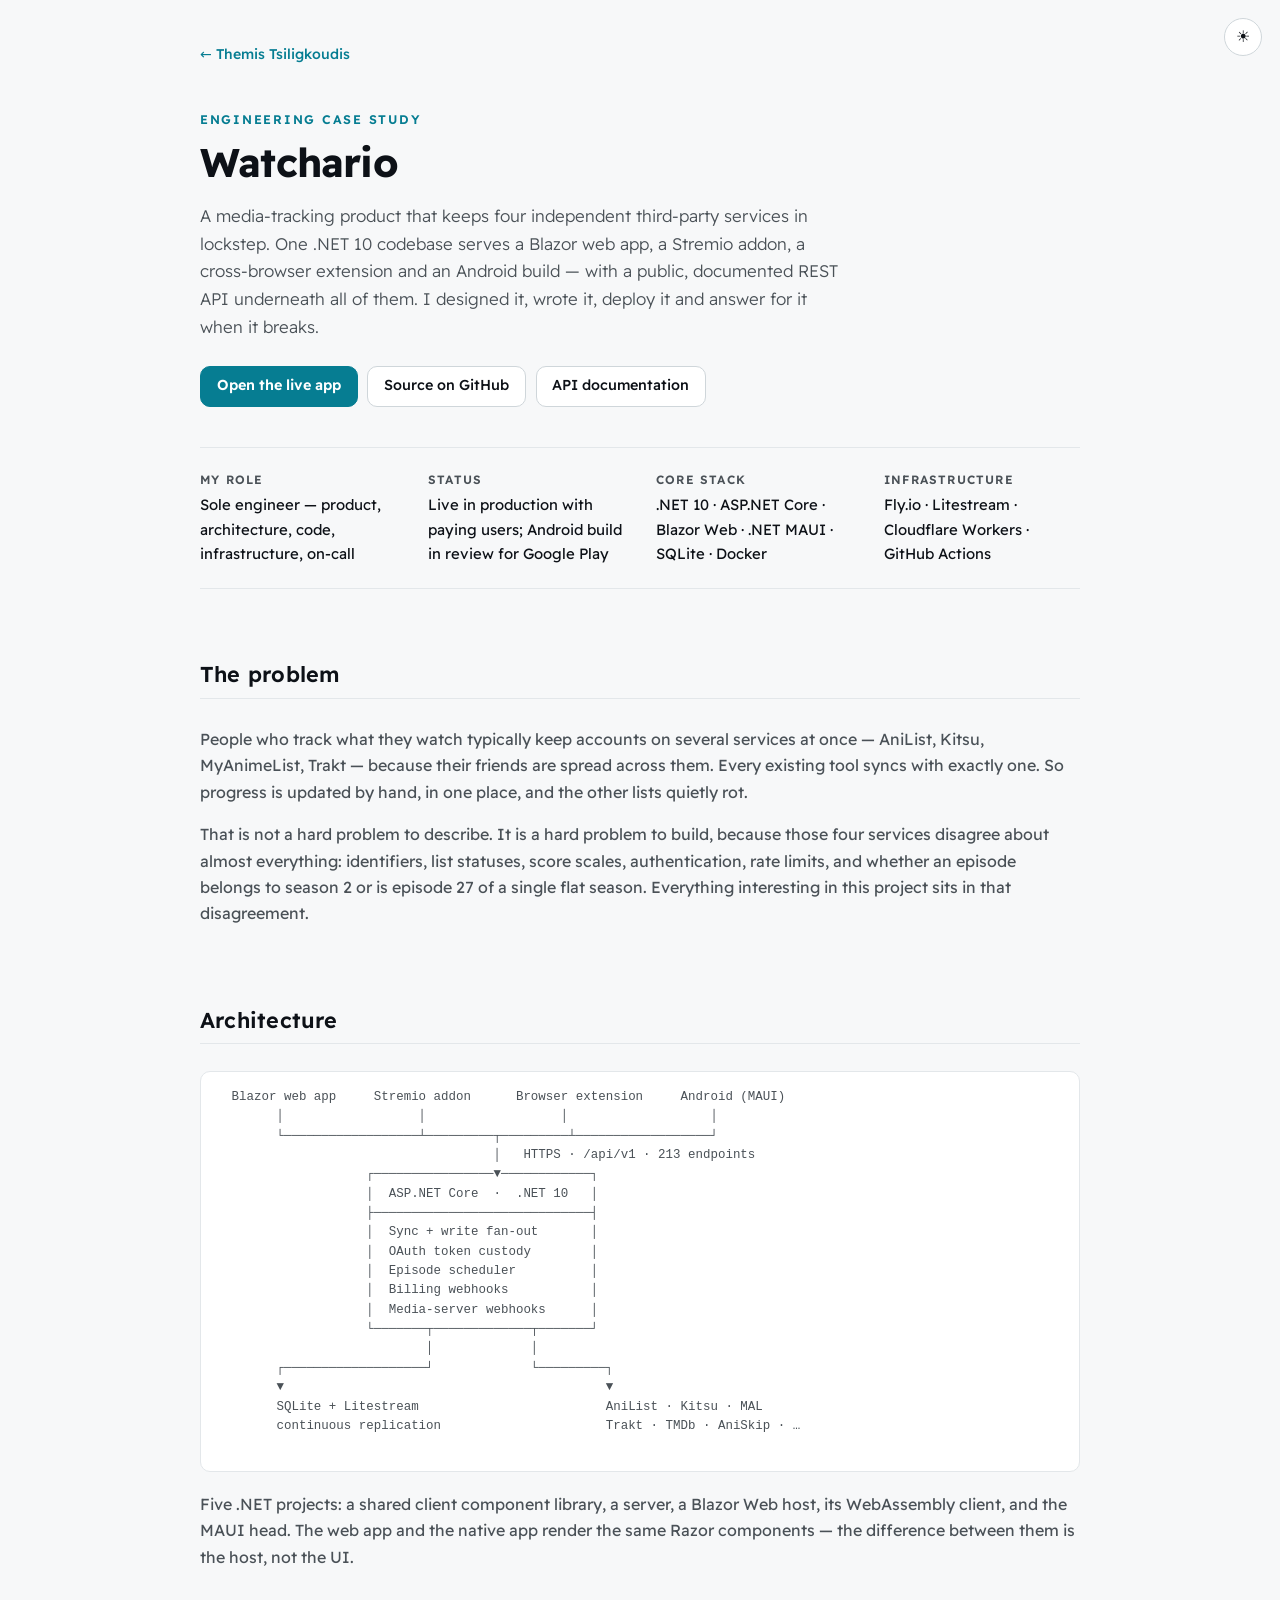
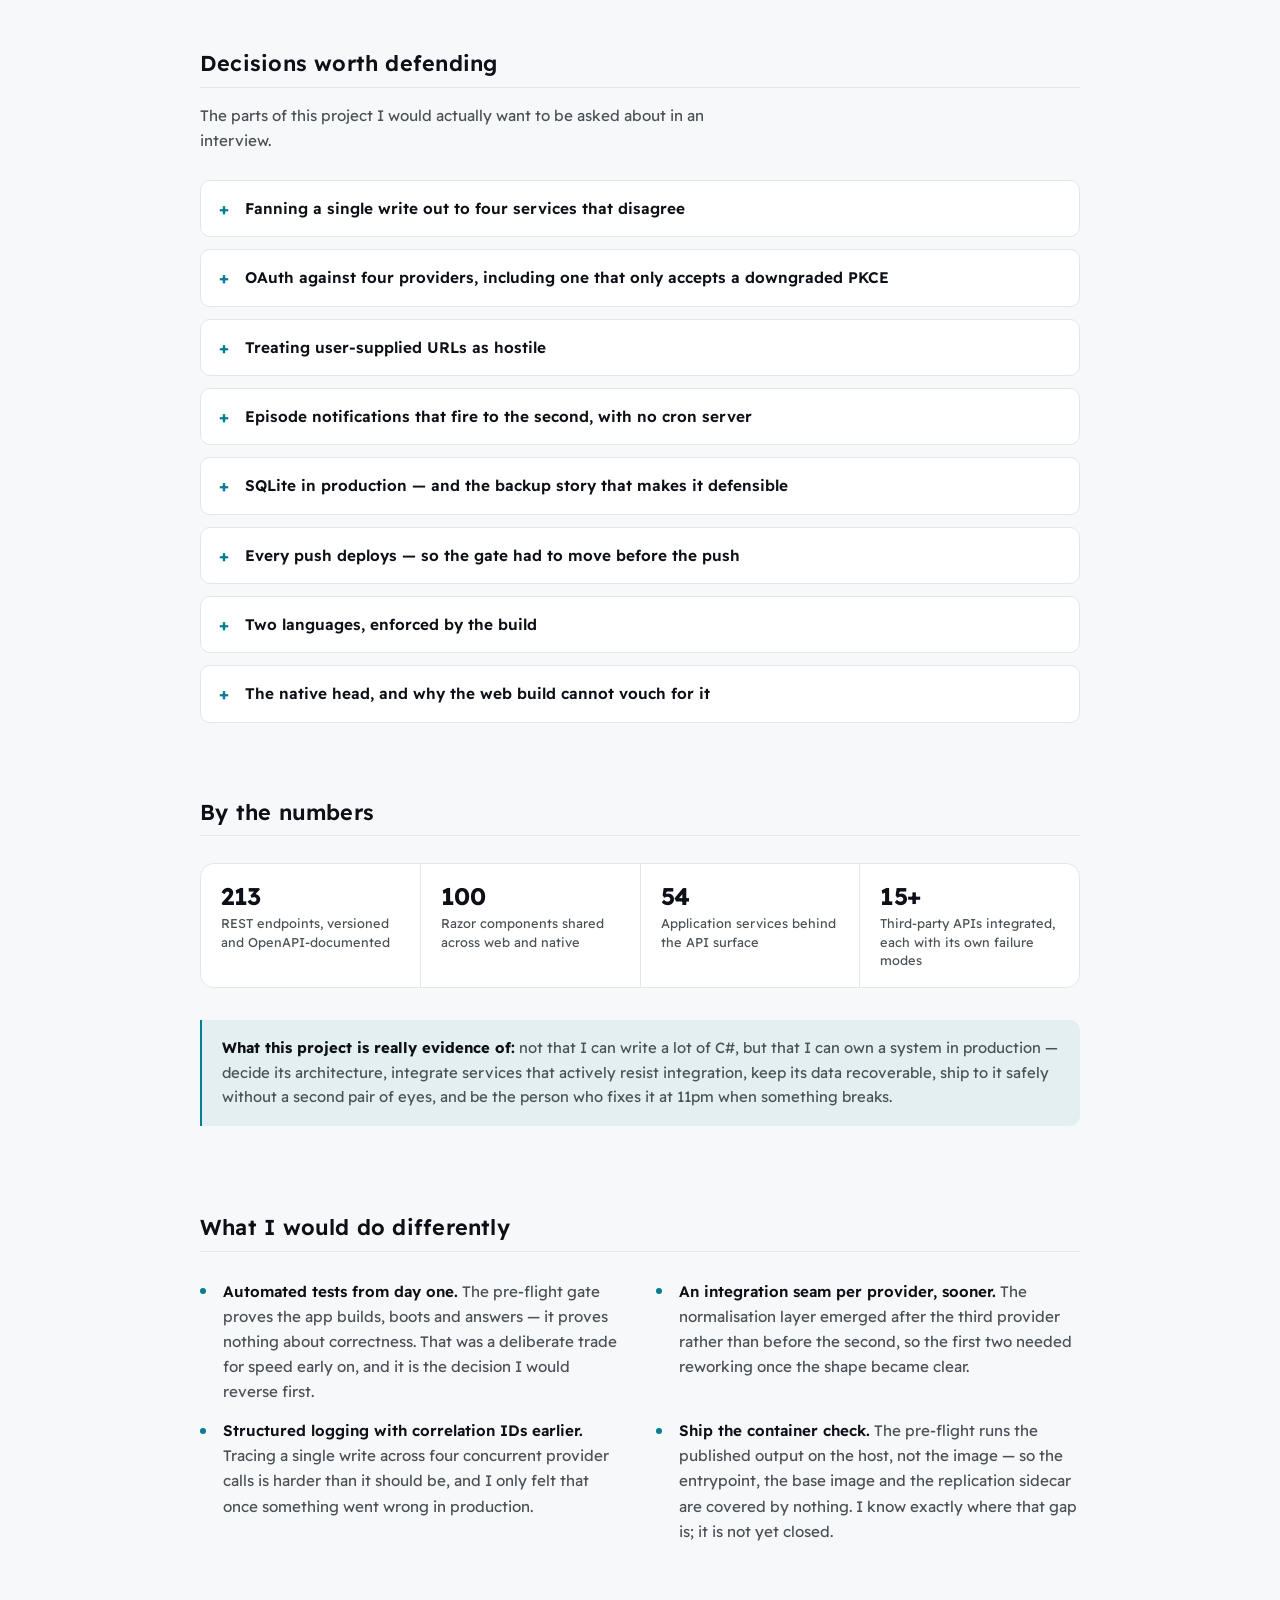
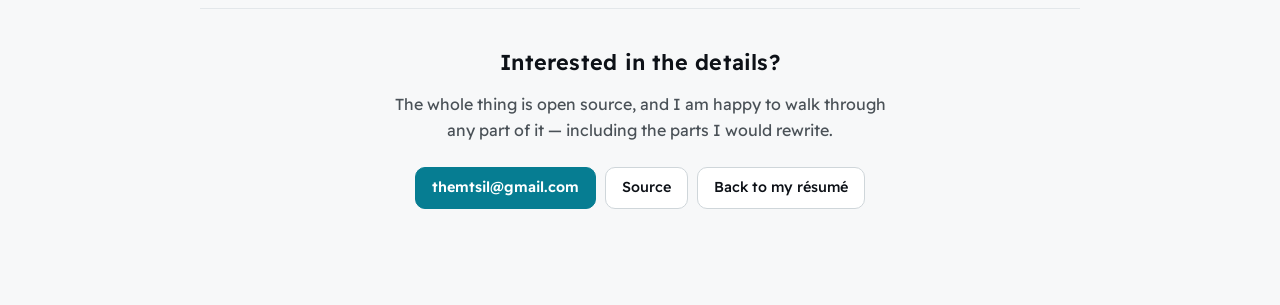
==== watchario.html @ 0f23194d "Reposition the résumé for senior remote roles; add Watchario case study The site read as a competent" ====
<!DOCTYPE html>
<html lang="en">
<head>
    <meta charset="utf-8">
    <meta name="viewport" content="width=device-width, initial-scale=1">

    <title>Watchario — Engineering Case Study · Themis Tsiligkoudis</title>
    <meta name="description" content="How I designed, built and now operate watchario.app single-handedly: one .NET 10 codebase serving a Blazor web app, a Stremio addon, a browser extension and an Android build, with a 213-endpoint public REST API on top of it.">
    <meta name="author" content="Themis Tsiligkoudis">
    <link rel="canonical" href="https://myportofolio.eu/watchario.html">

    <meta property="og:type" content="article">
    <meta property="og:site_name" content="Themis Tsiligkoudis">
    <meta property="og:url" content="https://myportofolio.eu/watchario.html">
    <meta property="og:title" content="Watchario — Engineering Case Study">
    <meta property="og:description" content="One .NET 10 codebase, four client surfaces, a 213-endpoint public API, and one engineer on call. The decisions behind watchario.app.">
    <meta property="og:image" content="https://myportofolio.eu/assets/images/og-image.png">
    <meta name="twitter:card" content="summary_large_image">
    <meta name="twitter:title" content="Watchario — Engineering Case Study">
    <meta name="twitter:description" content="One .NET 10 codebase, four client surfaces, a 213-endpoint public API, and one engineer on call.">
    <meta name="twitter:image" content="https://myportofolio.eu/assets/images/og-image.png">

    <meta name="theme-color" content="#0b0d0e" media="(prefers-color-scheme: dark)">
    <meta name="theme-color" content="#f7f8f9" media="(prefers-color-scheme: light)">

    <link rel="icon" href="./assets/favicon.svg" type="image/svg+xml">

    <link rel="preconnect" href="https://fonts.googleapis.com">
    <link rel="preconnect" href="https://fonts.gstatic.com" crossorigin>
    <link rel="stylesheet" href="https://fonts.googleapis.com/css2?family=Readex+Pro:wght@300;400;500;600;700&display=swap">
    <link rel="stylesheet" href="./styles/main.css">

    <script>
        (function () {
            try {
                var t = localStorage.getItem('portfolio-theme');
                if (t === 'light' || t === 'dark') {
                    document.documentElement.setAttribute('data-theme', t);
                }
            } catch (e) { /* Blocked storage — the OS preference decides. */ }
        })();
    </script>
</head>
<body>
    <a class="skip-link" href="#main">Skip to content</a>

    <button id="theme-toggle" class="theme-toggle no-print" type="button" aria-label="Toggle color theme" aria-pressed="false" title="Toggle theme">
        <span class="theme-toggle__icon" aria-hidden="true">☾</span>
    </button>

    <main id="main">
        <div id="container--main">

            <a class="backlink" href="./index.html">← Themis Tsiligkoudis</a>

            <header class="case-hero">
                <p class="eyebrow">Engineering case study</p>
                <h1>Watchario</h1>
                <p class="case-hero__lead">
                    A media-tracking product that keeps four independent third-party services in lockstep.
                    One .NET 10 codebase serves a Blazor web app, a Stremio addon, a cross-browser extension
                    and an Android build — with a public, documented REST API underneath all of them.
                    I designed it, wrote it, deploy it and answer for it when it breaks.
                </p>

                <ul class="cta-row">
                    <li><a class="btn btn--primary" href="https://watchario.app" target="_blank" rel="noopener">Open the live app</a></li>
                    <li><a class="btn" href="https://github.com/ttsiligkoudis/Watchario" target="_blank" rel="noopener">Source on GitHub</a></li>
                    <li><a class="btn" href="https://watchario.app/api/docs" target="_blank" rel="noopener">API documentation</a></li>
                </ul>
            </header>

            <dl class="meta-grid">
                <div>
                    <dt>My role</dt>
                    <dd>Sole engineer — product, architecture, code, infrastructure, on-call</dd>
                </div>
                <div>
                    <dt>Status</dt>
                    <dd>Live in production with paying users; Android build in review for Google Play</dd>
                </div>
                <div>
                    <dt>Core stack</dt>
                    <dd>.NET 10 · ASP.NET Core · Blazor Web · .NET MAUI · SQLite · Docker</dd>
                </div>
                <div>
                    <dt>Infrastructure</dt>
                    <dd>Fly.io · Litestream · Cloudflare Workers · GitHub Actions</dd>
                </div>
            </dl>

            <section class="section--page">
                <h2>The problem</h2>
                <p>
                    People who track what they watch typically keep accounts on several services at once —
                    AniList, Kitsu, MyAnimeList, Trakt — because their friends are spread across them.
                    Every existing tool syncs with exactly one. So progress is updated by hand, in one place,
                    and the other lists quietly rot.
                </p>
                <p>
                    That is not a hard problem to describe. It is a hard problem to build, because those four
                    services disagree about almost everything: identifiers, list statuses, score scales,
                    authentication, rate limits, and whether an episode belongs to season 2 or is episode 27
                    of a single flat season. Everything interesting in this project sits in that disagreement.
                </p>
            </section>

            <section class="section--page">
                <h2>Architecture</h2>

                <pre class="diagram" role="img" aria-label="Architecture diagram: four client surfaces call one ASP.NET Core service, which fans writes out to four tracker providers and reads metadata from a set of enrichment APIs.">
  Blazor web app     Stremio addon      Browser extension     Android (MAUI)
        │                  │                  │                   │
        └──────────────────┴─────────┬─────────┴──────────────────┘
                                     │   HTTPS · /api/v1 · 213 endpoints
                    ┌────────────────▼────────────┐
                    │  ASP.NET Core  ·  .NET 10   │
                    ├─────────────────────────────┤
                    │  Sync + write fan-out       │
                    │  OAuth token custody        │
                    │  Episode scheduler          │
                    │  Billing webhooks           │
                    │  Media-server webhooks      │
                    └───────┬─────────────┬───────┘
                            │             │
        ┌───────────────────┘             └─────────┐
        ▼                                           ▼
        SQLite + Litestream                         AniList · Kitsu · MAL
        continuous replication                      Trakt · TMDb · AniSkip · …
                </pre>

                <p>
                    Five .NET projects: a shared client component library, a server, a Blazor Web host, its
                    WebAssembly client, and the MAUI head. The web app and the native app render the same
                    Razor components — the difference between them is the host, not the UI.
                </p>
            </section>

            <section class="section--page">
                <h2>Decisions worth defending</h2>
                <p class="section__lead">
                    The parts of this project I would actually want to be asked about in an interview.
                </p>

                <details class="deep-dive">
                    <summary>Fanning a single write out to four services that disagree</summary>
                    <div class="deep-dive__body">
                        <p>
                            When a user finishes an episode, that one event has to land on every account they
                            have linked. The providers do not share a vocabulary: one calls a list state
                            <code>CURRENT</code>, another <code>watching</code>; scores are 0–10 on one service,
                            0–100 on another, and five smiley faces on a third.
                        </p>
                        <p>
                            The write goes to the primary provider first, because that is the one the user sees
                            in their catalogue and the one whose failure must surface immediately. Only then do
                            the secondaries fan out concurrently, each through a normalisation layer that maps
                            the canonical status and score into that provider's model. A secondary failing is
                            logged and retried, not surfaced as an error — the user's own list already updated.
                        </p>
                        <p>
                            The same path is reused by every entry point: the web UI, the Stremio addon, the
                            browser extension, and Plex/Jellyfin/Emby webhooks. There is exactly one place in
                            the codebase where a progress update is written, which is the only reason four
                            surfaces stay consistent.
                        </p>
                    </div>
                </details>

                <details class="deep-dive">
                    <summary>OAuth against four providers, including one that only accepts a downgraded PKCE</summary>
                    <div class="deep-dive__body">
                        <p>
                            Each provider gets its own native flow, so no password ever passes through
                            infrastructure I control unless the provider gives me no alternative: AniList uses
                            authorization code, Trakt likewise, MyAnimeList uses PKCE, and Kitsu offers only a
                            resource-owner password grant.
                        </p>
                        <p>
                            MyAnimeList advertises PKCE but accepts only
                            <code>code_challenge_method=plain</code> — the variant every guide tells you not to
                            use. There is no way to make it <code>S256</code>; the choice is to implement it as
                            specified or not support MyAnimeList. I implemented it, and documented why in the
                            repository so the next person to read that code does not "fix" it.
                        </p>
                        <p>
                            Refresh failures do not cascade. A provider whose refresh token has expired is
                            flagged for lazy re-authentication and its pill in the UI shows a
                            <em>needs reauth</em> badge; the other three keep working. Losing one linked account
                            should never mean re-linking all of them.
                        </p>
                    </div>
                </details>

                <details class="deep-dive">
                    <summary>Treating user-supplied URLs as hostile</summary>
                    <div class="deep-dive__body">
                        <p>
                            Users can point Watchario at their own third-party addon endpoints, which means the
                            server makes outbound HTTP requests to hosts a user chose. That is a server-side
                            request forgery primitive unless it is handled deliberately.
                        </p>
                        <p>
                            Checking the hostname before the request is not enough: the default handler follows
                            redirects, so a URL on a legitimate public host can answer <code>302</code> pointing
                            at <code>[::1]</code> or a private cloud address, and a naive client will follow it
                            and hand back the body. The real boundary has to be at the socket.
                        </p>
                        <p>
                            So user-supplied traffic goes through a dedicated named <code>HttpClient</code> whose
                            <code>ConnectCallback</code> vets the resolved address of <em>every</em> hop, with a
                            connect timeout and a response-size cap. The pre-flight hostname check stays, but only
                            to produce a decent error message when someone pastes something wrong.
                        </p>
                        <p>
                            A related trap cost me a real leak: those addon URLs embed per-user API keys, and
                            <code>HttpClient</code>'s own framework logging writes the full request URI at
                            <code>Information</code>. The keys were going into production logs without a single
                            log statement of mine being involved. The fix pins that client's log category to
                            <code>Warning</code>, and an automated check now fails the build if anyone lowers it.
                        </p>
                    </div>
                </details>

                <details class="deep-dive">
                    <summary>Episode notifications that fire to the second, with no cron server</summary>
                    <div class="deep-dive__body">
                        <p>
                            When an episode a user is watching airs, they should get a notification at the moment
                            it airs — not up to an hour later. The obvious implementation is a minute-resolution
                            polling job, which is both wasteful and still imprecise.
                        </p>
                        <p>
                            Instead an in-process <code>BackgroundService</code> pulls the airing schedule once a
                            day and arms one timer per upcoming episode. Notifications fire exactly on time, the
                            database is not polled, and there is no external scheduler to operate.
                        </p>
                        <p>
                            That design has one honest weakness: the machine auto-stops when idle to keep hosting
                            costs near zero, and a stopped machine has no timers. A small Cloudflare Worker
                            therefore pings the app at the airing moment to wake it — free-tier cron triggers and
                            KV, no Durable Objects. The in-process scheduler remains the mechanism; the Worker
                            only guarantees the process is alive to run it.
                        </p>
                    </div>
                </details>

                <details class="deep-dive">
                    <summary>SQLite in production — and the backup story that makes it defensible</summary>
                    <div class="deep-dive__body">
                        <p>
                            One SQLite file holds every account: tokens, linked providers, notifications, cached
                            state. For a single-region service with this read pattern it is faster than a network
                            database and dramatically cheaper. The objection is not performance, it is durability —
                            a single file on a single volume is a single point of failure.
                        </p>
                        <p>
                            Litestream answers it by streaming the write-ahead log continuously to object storage,
                            so the recovery point is seconds rather than the last nightly dump. The container
                            entrypoint restores from the newest replica automatically when it starts on an empty
                            volume, which means the restore path runs on every fresh deploy rather than being a
                            document nobody has tested.
                        </p>
                        <p>
                            I have also rehearsed the restore deliberately, and my local development environment
                            works by pulling a real replica down and scrubbing the credentials out of it. The
                            backup is exercised weekly whether or not anything has gone wrong.
                        </p>
                    </div>
                </details>

                <details class="deep-dive">
                    <summary>Every push deploys — so the gate had to move before the push</summary>
                    <div class="deep-dive__body">
                        <p>
                            Pushing to the working branch merges to master and Fly deploys it. There is no review
                            step, because there is no second engineer. That is a fine arrangement right up until
                            a commit that compiles but throws during startup ships, and the machine crash-loops.
                        </p>
                        <p>
                            The CI pipeline that used to guard this took over three minutes and ran
                            <em>after</em> the push — by which point production was already broken. I replaced it
                            with a pre-flight script that runs the same assertions locally in about a minute, and
                            a git hook that refuses to push unless it has passed for the exact commit being pushed,
                            with a clean tree.
                        </p>
                        <p>
                            It checks the failure modes that have actually happened, not the ones that sound
                            plausible: the app boots and answers its health endpoint <em>twice</em>, ten seconds
                            apart, because answering once does not prove the process survives; the published
                            Blazor boot script returns 200, because a build reordering once shipped a site where
                            every page rendered a static skeleton while the server logs stayed perfectly clean;
                            and the payment webhook returns its handler's status code rather than one rewritten by
                            middleware, because that bug burned all sixty of the payment provider's retries on an
                            unfulfilled purchase.
                        </p>
                        <p>
                            Every check in that script is a scar. When something new breaks, the fix is not
                            finished until there is a check that would have caught it.
                        </p>
                    </div>
                </details>

                <details class="deep-dive">
                    <summary>Two languages, enforced by the build</summary>
                    <div class="deep-dive__body">
                        <p>
                            The UI ships in English and Greek. Localisation projects fail in a predictable way:
                            someone adds a string in a hurry, forgets the translation table, and that language
                            silently falls back to English for the next six months.
                        </p>
                        <p>
                            So it is not a convention here, it is a gate. A guardrail in the pre-flight script
                            scans the markup for translated literals and fails the push if any key is missing from
                            any language table, or if a translation's format placeholders do not match the
                            original — a mismatch that would otherwise be a runtime exception in front of a user.
                        </p>
                    </div>
                </details>

                <details class="deep-dive">
                    <summary>The native head, and why the web build cannot vouch for it</summary>
                    <div class="deep-dive__body">
                        <p>
                            The Android app is a .NET MAUI Blazor Hybrid head over the same component library.
                            The deployment pipeline compiles only the web head, so a MAUI-specific mistake —
                            a native binding that does not match the Java API — would not surface until it was on
                            a device. Every change touching that project therefore gets built for Android locally,
                            in both Debug and Release, before it goes anywhere.
                        </p>
                        <p>
                            The instructive bug was the video player failing to draw under the display cutout.
                            It needed three separate fixes: window flags on the modal's <em>own</em> window,
                            because modern MAUI hosts modal pages in a dialog fragment whose window is not the
                            activity's; opting the page out of safe-area insets; and opting the layouts
                            <em>inside</em> it out as well, since insets are applied per-layout and a root grid
                            will happily pad its children away from the notch on its own.
                        </p>
                        <p>
                            I found the third piece by rendering the window flags and view positions as an overlay
                            on the player itself, after several blind attempts had failed. Making the invisible
                            state visible solved in one build what guessing had not solved in five.
                        </p>
                    </div>
                </details>
            </section>

            <section class="section--page">
                <h2>By the numbers</h2>

                <div class="stat-band">
                    <p class="stat">
                        <span class="stat__value">213</span>
                        <span class="stat__label">REST endpoints, versioned and OpenAPI-documented</span>
                    </p>
                    <p class="stat">
                        <span class="stat__value">100</span>
                        <span class="stat__label">Razor components shared across web and native</span>
                    </p>
                    <p class="stat">
                        <span class="stat__value">54</span>
                        <span class="stat__label">Application services behind the API surface</span>
                    </p>
                    <p class="stat">
                        <span class="stat__value">15+</span>
                        <span class="stat__label">Third-party APIs integrated, each with its own failure modes</span>
                    </p>
                </div>

                <div class="callout" style="margin-top:2em;">
                    <p>
                        <strong>What this project is really evidence of:</strong> not that I can write a lot of C#,
                        but that I can own a system in production — decide its architecture, integrate services that
                        actively resist integration, keep its data recoverable, ship to it safely without a second
                        pair of eyes, and be the person who fixes it at 11pm when something breaks.
                    </p>
                </div>
            </section>

            <section class="section--page">
                <h2>What I would do differently</h2>
                <ul id="qualifications--list">
                    <li><strong>Automated tests from day one.</strong> The pre-flight gate proves the app builds, boots and answers — it proves nothing about correctness. That was a deliberate trade for speed early on, and it is the decision I would reverse first.</li>
                    <li><strong>An integration seam per provider, sooner.</strong> The normalisation layer emerged after the third provider rather than before the second, so the first two needed reworking once the shape became clear.</li>
                    <li><strong>Structured logging with correlation IDs earlier.</strong> Tracing a single write across four concurrent provider calls is harder than it should be, and I only felt that once something went wrong in production.</li>
                    <li><strong>Ship the container check.</strong> The pre-flight runs the published output on the host, not the image — so the entrypoint, the base image and the replication sidecar are covered by nothing. I know exactly where that gap is; it is not yet closed.</li>
                </ul>
            </section>

            <footer class="section--page footer">
                <h2>Interested in the details?</h2>
                <p>
                    The whole thing is open source, and I am happy to walk through any part of it —
                    including the parts I would rewrite.
                </p>
                <ul class="cta-row">
                    <li><a class="btn btn--primary" href="mailto:themtsil@gmail.com?subject=Watchario">themtsil@gmail.com</a></li>
                    <li><a class="btn" href="https://github.com/ttsiligkoudis/Watchario" target="_blank" rel="noopener">Source</a></li>
                    <li><a class="btn" href="./index.html">Back to my résumé</a></li>
                </ul>
            </footer>

        </div>
    </main>

    <script src="./scripts/theme.js" defer></script>
</body>
</html>
---- styles/main.css ----
/* ==========================================================================
   Themis Tsiligkoudis — digital resume
   Single stylesheet. Theme resolves from data-theme on <html>, falling back
   to the OS preference, so nothing here depends on a second network request.
   ========================================================================== */

:root{
    --bg:#0b0d0e;
    --surface:#141718;
    --surface-2:#1b1f20;
    --border:#262b2d;
    --border-strong:#343a3c;
    --text:#f2f4f5;
    --text-dim:#a3a9ab;
    --accent:#22c9e0;
    --accent-ink:#0b0d0e;
    --accent-soft:rgba(34,201,224,0.12);
    --accent-line:rgba(34,201,224,0.35);
    --shadow:0 1px 2px rgba(0,0,0,0.4), 0 8px 24px rgba(0,0,0,0.25);

    --maxw:920px;
    --radius:10px;
    --radius-lg:14px;

    color-scheme: dark;
}

:root[data-theme="light"]{
    --bg:#f7f8f9;
    --surface:#ffffff;
    --surface-2:#f1f4f5;
    --border:#e3e7ea;
    --border-strong:#cfd6da;
    --text:#0d1117;
    --text-dim:#4a5157;
    --accent:#067d92;
    --accent-ink:#ffffff;
    --accent-soft:rgba(6,125,146,0.08);
    --accent-line:rgba(6,125,146,0.3);
    --shadow:0 1px 2px rgba(16,24,32,0.06), 0 8px 24px rgba(16,24,32,0.06);

    color-scheme: light;
}

@media (prefers-color-scheme: light){
    :root:not([data-theme="dark"]){
        --bg:#f7f8f9;
        --surface:#ffffff;
        --surface-2:#f1f4f5;
        --border:#e3e7ea;
        --border-strong:#cfd6da;
        --text:#0d1117;
        --text-dim:#4a5157;
        --accent:#067d92;
        --accent-ink:#ffffff;
        --accent-soft:rgba(6,125,146,0.08);
        --accent-line:rgba(6,125,146,0.3);
        --shadow:0 1px 2px rgba(16,24,32,0.06), 0 8px 24px rgba(16,24,32,0.06);

        color-scheme: light;
    }
}

*,*::before,*::after{ box-sizing:border-box; }

html{ scroll-behavior:smooth; }

body{
    margin:0;
    background-color:var(--bg);
    color:var(--text);
    font-family:'Readex Pro', ui-sans-serif, system-ui, -apple-system, 'Segoe UI', sans-serif;
    font-size:16px;
    line-height:1.65;
    -webkit-font-smoothing:antialiased;
    text-rendering:optimizeLegibility;
}

p,li{ color:var(--text-dim); }

h1,h2,h3{ color:var(--text); line-height:1.2; }

a{
    color:var(--accent);
    text-decoration:none;
    font-weight:500;
    transition:color .18s ease, border-color .18s ease, opacity .18s ease;
}
a:hover{ opacity:.85; }

:focus-visible{
    outline:2px solid var(--accent);
    outline-offset:3px;
    border-radius:4px;
}

.skip-link{
    position:absolute;
    left:-9999px;
    top:0;
    z-index:200;
    padding:.6em 1em;
    background:var(--accent);
    color:var(--accent-ink);
    border-radius:0 0 var(--radius) 0;
    font-weight:600;
}
.skip-link:focus{ left:0; }

/* --------------------------------------------------------- layout ------- */

#container--main{
    max-width:var(--maxw);
    margin:0 auto;
    padding:2.5em 1.25em 4em;
}

.section--page{ padding:2em 0; }

h2{
    font-size:clamp(1.15rem, 2.4vw, 1.35rem);
    font-weight:600;
    letter-spacing:.01em;
    margin:0 0 1.25em;
    padding-bottom:.5em;
    border-bottom:1px solid var(--border);
}

.section__lead{
    margin:-0.75em 0 1.75em;
    font-size:.95rem;
    max-width:62ch;
}

/* ----------------------------------------------------------- hero ------- */

#wrapper--hero{
    display:flex;
    align-items:center;
    gap:2.75em;
    padding:1em 0 2em;
}

.hero__content{ flex:1; min-width:0; }

#profile-pic{
    width:150px;
    height:150px;
    flex-shrink:0;
    object-fit:cover;
    border-radius:50%;
    border:1px solid var(--border-strong);
    box-shadow:var(--shadow);
}

.eyebrow{
    color:var(--accent);
    font-size:.78rem;
    font-weight:600;
    letter-spacing:.14em;
    text-transform:uppercase;
    margin:0 0 .55em;
}

#user-name{
    font-size:clamp(2.1rem, 5.5vw, 2.85rem);
    font-weight:700;
    letter-spacing:-.02em;
    margin:0 0 .45em;
}

#bio{
    font-size:1.02rem;
    font-weight:300;
    margin:0 0 1.25em;
    max-width:60ch;
}

#bio strong{ color:var(--text); font-weight:500; }

/* ---------------------------------------------------- availability ------ */

.availability{
    display:flex;
    flex-wrap:wrap;
    gap:.5em;
    list-style:none;
    margin:0 0 1.5em;
    padding:0;
}

.availability li{
    display:inline-flex;
    align-items:center;
    gap:.5em;
    font-size:.82rem;
    color:var(--text-dim);
    background:var(--surface);
    border:1px solid var(--border);
    border-radius:999px;
    padding:.32em .85em;
    line-height:1.5;
}

.availability li::before{
    content:"";
    width:6px;
    height:6px;
    border-radius:50%;
    background:var(--border-strong);
    flex-shrink:0;
}

.availability li.is-open{
    color:var(--text);
    border-color:var(--accent-line);
    background:var(--accent-soft);
}

.availability li.is-open::before{
    background:var(--accent);
    box-shadow:0 0 0 3px var(--accent-soft);
}

/* ------------------------------------------------------ CTA links ------- */

.cta-row{
    display:flex;
    flex-wrap:wrap;
    gap:.6em;
    margin:0;
    padding:0;
    list-style:none;
}

.btn{
    display:inline-flex;
    align-items:center;
    gap:.5em;
    padding:.55em 1.1em;
    border-radius:var(--radius);
    border:1px solid var(--border-strong);
    background:var(--surface);
    color:var(--text);
    font-size:.9rem;
    font-weight:500;
}

.btn:hover{
    border-color:var(--accent);
    color:var(--accent);
    opacity:1;
}

.btn--primary{
    background:var(--accent);
    border-color:var(--accent);
    color:var(--accent-ink);
    font-weight:600;
}

.btn--primary:hover{
    background:var(--accent);
    color:var(--accent-ink);
    opacity:.88;
}

/* ---------------------------------------------------------- stats ------- */

.stat-band{
    display:grid;
    grid-template-columns:repeat(auto-fit, minmax(150px, 1fr));
    gap:1px;
    background:var(--border);
    border:1px solid var(--border);
    border-radius:var(--radius-lg);
    overflow:hidden;
    margin:0;
}

.stat{
    background:var(--surface);
    padding:1.1em 1.25em;
    margin:0;
}

.stat__value{
    display:block;
    font-size:1.5rem;
    font-weight:700;
    color:var(--text);
    letter-spacing:-.02em;
    line-height:1.2;
}

.stat__label{
    display:block;
    font-size:.8rem;
    color:var(--text-dim);
    margin-top:.25em;
    line-height:1.45;
}

/* -------------------------------------------------------- featured ------ */

.featured{
    border:1px solid var(--border);
    border-radius:var(--radius-lg);
    background:var(--surface);
    padding:1.75em;
    box-shadow:var(--shadow);
    position:relative;
    overflow:hidden;
}

.featured::before{
    content:"";
    position:absolute;
    inset:0 0 auto 0;
    height:2px;
    background:linear-gradient(90deg, var(--accent), transparent 70%);
}

.featured__head{
    display:flex;
    flex-wrap:wrap;
    align-items:baseline;
    justify-content:space-between;
    gap:.5em 1em;
    margin-bottom:.35em;
}

.featured__title{
    font-size:1.3rem;
    font-weight:700;
    margin:0;
    letter-spacing:-.01em;
}

.featured__role{
    font-size:.78rem;
    font-weight:600;
    letter-spacing:.1em;
    text-transform:uppercase;
    color:var(--accent);
}

.featured__tagline{
    font-size:1rem;
    margin:0 0 1.1em;
    max-width:62ch;
}

.featured__points{
    list-style:none;
    padding:0;
    margin:0 0 1.35em;
    display:grid;
    grid-template-columns:repeat(auto-fit, minmax(255px, 1fr));
    gap:.55em 1.5em;
}

.featured__points li{
    position:relative;
    padding-left:1.35em;
    font-size:.92rem;
    line-height:1.6;
}

.featured__points li::before{
    content:"";
    position:absolute;
    left:0;
    top:.62em;
    width:5px;
    height:5px;
    border-radius:50%;
    background:var(--accent);
}

.featured__points strong{ color:var(--text); font-weight:600; }

/* ------------------------------------------------------- tag chips ------ */

.tags{
    display:flex;
    flex-wrap:wrap;
    gap:.4em;
    list-style:none;
    padding:0;
    margin:0 0 1.35em;
}

.tags li{
    font-size:.78rem;
    color:var(--text-dim);
    background:var(--surface-2);
    border:1px solid var(--border);
    border-radius:6px;
    padding:.2em .6em;
    line-height:1.6;
}

/* ---------------------------------------------------- capabilities ------ */

#qualifications--list{
    list-style:none;
    padding:0;
    margin:0;
    display:grid;
    grid-template-columns:repeat(auto-fit, minmax(280px, 1fr));
    gap:.9em 2em;
}

#qualifications--list li{
    position:relative;
    padding-left:1.5em;
    font-size:.95rem;
}

#qualifications--list li::before{
    content:"";
    position:absolute;
    left:0;
    top:.62em;
    width:6px;
    height:6px;
    border-radius:50%;
    background:var(--accent);
}

#qualifications--list strong{ color:var(--text); font-weight:600; }

/* ------------------------------------------------------ tech stack ------ */

.stack-group{
    display:grid;
    grid-template-columns:150px 1fr;
    gap:1em 1.5em;
    padding:1em 0;
    border-bottom:1px solid var(--border);
    align-items:start;
}

.stack-group:last-child{ border-bottom:none; }

.stack-group__label{
    font-size:.8rem;
    font-weight:600;
    letter-spacing:.06em;
    text-transform:uppercase;
    color:var(--text-dim);
    padding-top:.35em;
    margin:0;
}

.stack-group__items{
    display:flex;
    flex-wrap:wrap;
    gap:.45em;
    list-style:none;
    padding:0;
    margin:0;
}

.stack-group__items li{
    font-size:.85rem;
    color:var(--text);
    background:var(--surface);
    border:1px solid var(--border);
    border-radius:6px;
    padding:.28em .7em;
    line-height:1.6;
    transition:border-color .18s ease, background-color .18s ease;
}

.stack-group__items li:hover{
    border-color:var(--accent-line);
    background:var(--accent-soft);
}

/* ------------------------------------------------------- timeline ------- */

.card--work-history,
.card--education{
    position:relative;
    border-left:1px solid var(--border);
    margin-bottom:2em;
    padding:0 0 .35em 1.75em;
    transition:border-color .18s ease;
}

.card--work-history:last-child,
.card--education:last-child{ margin-bottom:0; }

.card--work-history::before,
.card--education::before{
    content:"";
    position:absolute;
    left:-6px;
    top:.55em;
    width:11px;
    height:11px;
    border-radius:50%;
    background:var(--bg);
    border:2px solid var(--accent);
}

.card--work-history:hover,
.card--education:hover{ border-left-color:var(--accent-line); }

.card__header{
    display:flex;
    flex-wrap:wrap;
    justify-content:space-between;
    align-items:baseline;
    gap:.25em 1em;
    margin-bottom:.4em;
}

.card__header strong{
    font-size:1.02rem;
    font-weight:600;
    color:var(--text);
}

.card__date{
    font-size:.82rem;
    color:var(--text-dim);
    font-variant-numeric:tabular-nums;
    white-space:nowrap;
}

.card--work-history > p,
.card--education > p{
    font-size:.94rem;
    margin:0 0 .7em;
    max-width:66ch;
}

.card--work-history ul{
    margin:0;
    padding-left:1.15em;
}

.card--work-history li{
    font-size:.93rem;
    line-height:1.6;
    margin-bottom:.35em;
}

.card--work-history li::marker{ color:var(--accent); }

.card--work-history li strong{ color:var(--text); font-weight:600; }

.muted{
    font-size:.88rem;
    color:var(--text-dim);
    margin:0;
}

/* -------------------------------------------------------- projects ------ */

.projects-grid{
    display:grid;
    grid-template-columns:repeat(auto-fit, minmax(255px, 1fr));
    gap:.9em;
}

.card--project{
    display:flex;
    flex-direction:column;
    gap:.35em;
    padding:1em 1.1em;
    border:1px solid var(--border);
    border-radius:var(--radius);
    background:var(--surface);
    transition:border-color .18s ease, transform .18s ease, background-color .18s ease;
}

.card--project:hover{
    border-color:var(--accent-line);
    background:var(--accent-soft);
    transform:translateY(-2px);
    opacity:1;
}

.card--project__title{
    color:var(--text);
    font-weight:600;
    font-size:.97rem;
}

.card--project__desc{
    color:var(--text-dim);
    font-size:.87rem;
    line-height:1.55;
}

.card--project__meta{
    margin-top:.35em;
    font-size:.75rem;
    letter-spacing:.05em;
    text-transform:uppercase;
    color:var(--accent);
    font-weight:600;
}

/* ---------------------------------------------------------- extras ------ */

.two-col{
    display:grid;
    grid-template-columns:repeat(auto-fit, minmax(280px, 1fr));
    gap:1.5em 2.5em;
}

.plain-list{
    list-style:none;
    padding:0;
    margin:0;
}

.plain-list li{
    font-size:.93rem;
    padding:.4em 0;
    border-bottom:1px solid var(--border);
    display:flex;
    justify-content:space-between;
    align-items:baseline;
    gap:1em;
}

.plain-list li:last-child{ border-bottom:none; }

.plain-list span:first-child{ min-width:0; }

.plain-list span:last-child{
    color:var(--text-dim);
    font-size:.85rem;
    white-space:nowrap;
    flex-shrink:0;
}

/* ---------------------------------------------------------- footer ------ */

.footer{
    margin-top:2em;
    padding-top:2.5em;
    border-top:1px solid var(--border);
    text-align:center;
}

.footer h2{
    border-bottom:none;
    padding-bottom:0;
    margin-bottom:.5em;
}

.footer p{ max-width:52ch; margin-inline:auto; }

.footer .cta-row{ justify-content:center; margin-top:1.5em; }

.colophon{
    margin-top:2.5em;
    font-size:.8rem;
    color:var(--text-dim);
}

/* ----------------------------------------------------- theme toggle ----- */

.theme-toggle{
    position:fixed;
    top:1.1em;
    right:1.1em;
    width:38px;
    height:38px;
    border-radius:50%;
    border:1px solid var(--border-strong);
    background:var(--surface);
    color:var(--text);
    cursor:pointer;
    display:flex;
    align-items:center;
    justify-content:center;
    font-size:1rem;
    z-index:100;
    transition:border-color .18s ease, transform .18s ease;
}

.theme-toggle:hover{
    border-color:var(--accent);
    transform:rotate(18deg);
}

.theme-toggle__icon{ line-height:1; }

/* ------------------------------------------------------ case study ------ */

.backlink{
    display:inline-flex;
    align-items:center;
    gap:.45em;
    font-size:.88rem;
    margin-bottom:2em;
}

.case-hero{ padding:1em 0 1.5em; }

.case-hero h1{
    font-size:clamp(1.9rem, 5vw, 2.5rem);
    font-weight:700;
    letter-spacing:-.02em;
    margin:0 0 .4em;
}

.case-hero__lead{
    font-size:1.05rem;
    font-weight:300;
    max-width:64ch;
    margin:0 0 1.5em;
}

.meta-grid{
    display:grid;
    grid-template-columns:repeat(auto-fit, minmax(190px, 1fr));
    gap:1.25em 2em;
    padding:1.35em 0;
    border-top:1px solid var(--border);
    border-bottom:1px solid var(--border);
    margin-bottom:2.5em;
}

.meta-grid dt{
    font-size:.75rem;
    font-weight:600;
    letter-spacing:.1em;
    text-transform:uppercase;
    color:var(--text-dim);
    margin-bottom:.3em;
}

.meta-grid dd{
    margin:0;
    font-size:.93rem;
    color:var(--text);
}

.diagram{
    font-family:ui-monospace, SFMono-Regular, 'SF Mono', Menlo, Consolas, monospace;
    font-size:.78rem;
    line-height:1.55;
    background:var(--surface);
    border:1px solid var(--border);
    border-radius:var(--radius);
    padding:1.25em;
    overflow-x:auto;
    color:var(--text-dim);
    margin:0 0 1.5em;
}

.deep-dive{
    border:1px solid var(--border);
    border-radius:var(--radius);
    background:var(--surface);
    margin-bottom:.75em;
    overflow:hidden;
}

.deep-dive > summary{
    cursor:pointer;
    padding:.9em 1.15em;
    font-weight:600;
    font-size:.96rem;
    color:var(--text);
    list-style:none;
    display:flex;
    align-items:center;
    gap:.65em;
    transition:background-color .18s ease;
}

.deep-dive > summary::-webkit-details-marker{ display:none; }

.deep-dive > summary::before{
    content:"+";
    color:var(--accent);
    font-weight:700;
    font-size:1.05rem;
    width:1em;
    flex-shrink:0;
}

.deep-dive[open] > summary::before{ content:"\2212"; }

.deep-dive > summary:hover{ background:var(--accent-soft); }

.deep-dive__body{
    padding:0 1.15em 1.15em 2.8em;
    font-size:.92rem;
}

.deep-dive__body p{ margin:0 0 .8em; max-width:68ch; }
.deep-dive__body p:last-child{ margin-bottom:0; }
.deep-dive__body code{
    font-family:ui-monospace, SFMono-Regular, Menlo, Consolas, monospace;
    font-size:.88em;
    background:var(--surface-2);
    border:1px solid var(--border);
    border-radius:4px;
    padding:.08em .38em;
    color:var(--text);
}

.callout{
    border-left:2px solid var(--accent);
    background:var(--accent-soft);
    border-radius:0 var(--radius) var(--radius) 0;
    padding:1em 1.25em;
    margin:0 0 1.5em;
}

.callout p{ margin:0; font-size:.93rem; }
.callout strong{ color:var(--text); }

/* ------------------------------------------------------ responsive ------ */

@media (max-width:720px){
    #container--main{ padding:2em 1.1em 3em; }

    .section--page{ padding:1.5em 0; }

    #wrapper--hero{
        flex-direction:column;
        align-items:flex-start;
        gap:1.5em;
        padding-top:.5em;
    }

    #profile-pic{ width:112px; height:112px; }

    .stack-group{
        grid-template-columns:1fr;
        gap:.6em;
    }

    .stack-group__label{ padding-top:0; }

    .card__header{ flex-direction:column; align-items:flex-start; }

    .theme-toggle{ top:.75em; right:.75em; }

    .btn{ flex:1 1 auto; justify-content:center; }
}

@media (prefers-reduced-motion:reduce){
    html{ scroll-behavior:auto; }
    *,*::before,*::after{
        animation-duration:.01ms !important;
        transition-duration:.01ms !important;
    }
}

/* ----------------------------------------------------------- print ------ */

@media print{
    :root{
        --bg:#ffffff;
        --surface:#ffffff;
        --surface-2:#ffffff;
        --border:#c8ced2;
        --border-strong:#9aa3a8;
        --text:#000000;
        --text-dim:#2b2f33;
        --accent:#046273;
        --accent-soft:transparent;
        --accent-line:#046273;
        --shadow:none;
    }

    @page{ margin:14mm 13mm; }

    body{ font-size:9.6pt; line-height:1.42; background:#fff; }

    .theme-toggle,
    .skip-link,
    .no-print{ display:none !important; }

    #container--main{ max-width:none; padding:0; }

    .section--page{ padding:.45em 0; }

    h2{
        font-size:11pt;
        margin:0 0 .6em;
        padding-bottom:.25em;
        break-after:avoid;
    }

    #wrapper--hero{
        gap:1.25em;
        padding:0 0 .6em;
        align-items:flex-start;
        break-inside:avoid;
    }
    #profile-pic{ width:88px; height:88px; box-shadow:none; }
    #user-name{ font-size:20pt; margin-bottom:.2em; }
    #bio{ font-size:9.4pt; margin-bottom:.6em; }
    .eyebrow{ font-size:8pt; }

    /* Tight letter-spacing survives PDF text extraction; wide spacing makes an
       ATS read "SE N IOR" instead of "SENIOR". */
    .eyebrow,
    .featured__role,
    .stack-group__label,
    .card--project__meta,
    .meta-grid dt{ letter-spacing:.02em; }

    .availability li{ font-size:7.8pt; padding:.15em .55em; background:none; }
    .cta-row .btn{
        border:none;
        padding:0 1.1em 0 0;
        font-size:8.6pt;
        background:none;
    }
    .btn--primary{ color:var(--accent); }

    .stat-band{ background:none; gap:0; }
    .stat{ padding:.5em .8em; border-right:1px solid var(--border); }
    .stat:last-child{ border-right:none; }
    .stat__value{ font-size:13pt; }
    .stat__label{ font-size:7.6pt; }

    .featured{ padding:.8em .95em; box-shadow:none; break-inside:avoid; }
    .featured::before{ display:none; }
    .featured__title{ font-size:12pt; }
    .featured__tagline{ font-size:9.2pt; margin-bottom:.7em; }
    .featured__points{ gap:.3em 1.2em; margin-bottom:.8em; }
    .featured__points li,
    #qualifications--list li,
    .card--work-history li{ font-size:8.9pt; }

    .section__lead{ font-size:8.8pt; margin:-.35em 0 .9em; }

    .tags{ margin-bottom:.8em; }
    .tags li{ font-size:7.6pt; padding:.1em .4em; }

    .stack-group{ grid-template-columns:110px 1fr; padding:.45em 0; gap:.4em 1em; }
    .stack-group__label{ font-size:7.6pt; padding-top:.15em; }
    .stack-group__items{ gap:.25em; }
    .stack-group__items li{ font-size:8pt; padding:.12em .45em; }

    .plain-list li{ font-size:8.6pt; padding:.25em 0; }
    .plain-list span:last-child{ font-size:8pt; }
    .meta-grid dd{ font-size:8.6pt; }

    .card--work-history,
    .card--education{ break-inside:avoid; margin-bottom:1em; }

    .projects-grid{ gap:.5em; }
    .card--project{ break-inside:avoid; padding:.5em .7em; gap:.2em; }
    .card--project__title{ font-size:9pt; }
    .card--project__desc{ font-size:8.1pt; line-height:1.4; }
    .card--project__meta{ font-size:7pt; margin-top:.2em; }

    .card--work-history > p,
    .card--education > p{ font-size:8.8pt; margin-bottom:.45em; }
    .card--work-history li{ margin-bottom:.15em; }
    .card--work-history,
    .card--education{ margin-bottom:.85em; padding-left:1.4em; }
    .muted{ font-size:8.2pt; }

    a{ color:var(--accent); }

    /* Links carry no href on paper — surface the ones that matter. */
    .print-url::after{
        content:" (" attr(data-url) ")";
        font-size:8pt;
        color:var(--text-dim);
        font-weight:400;
    }

    .footer{ margin-top:1em; padding-top:1em; break-inside:avoid; }
    .colophon{ display:none; }
}
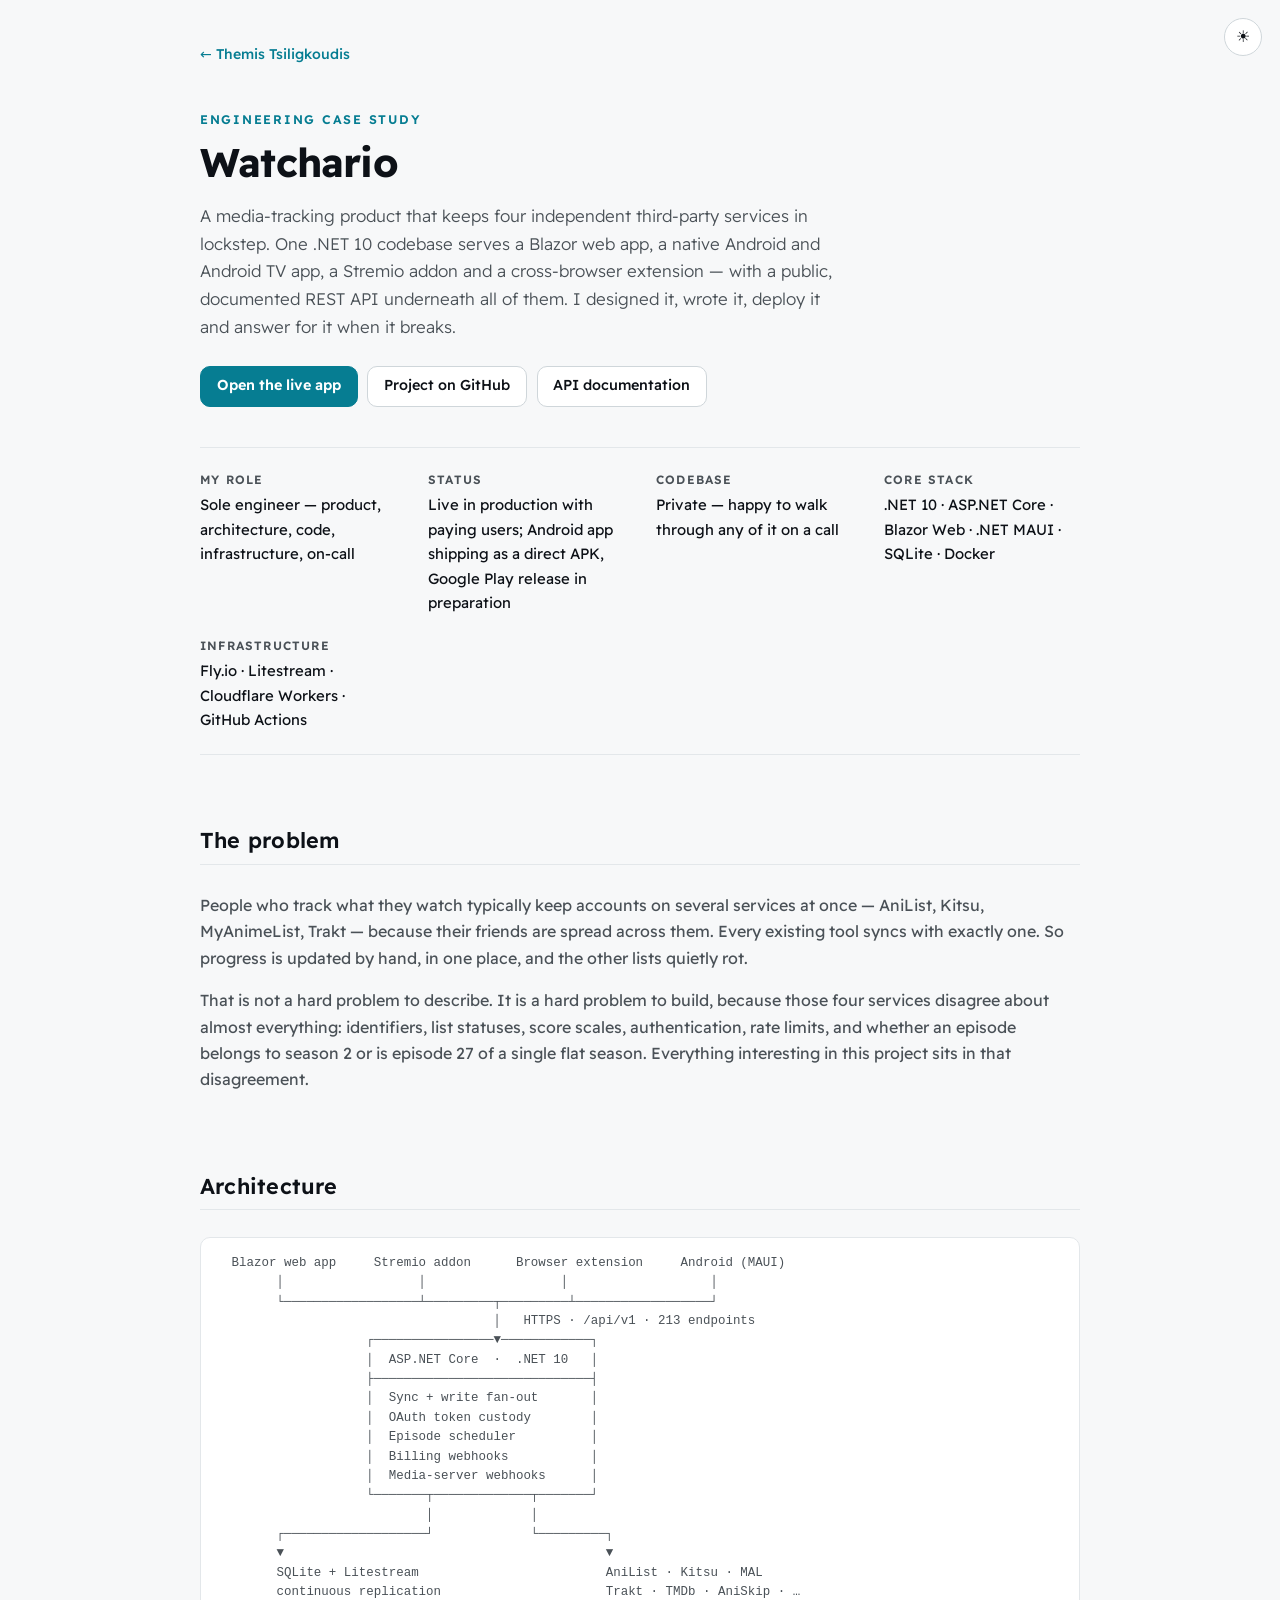
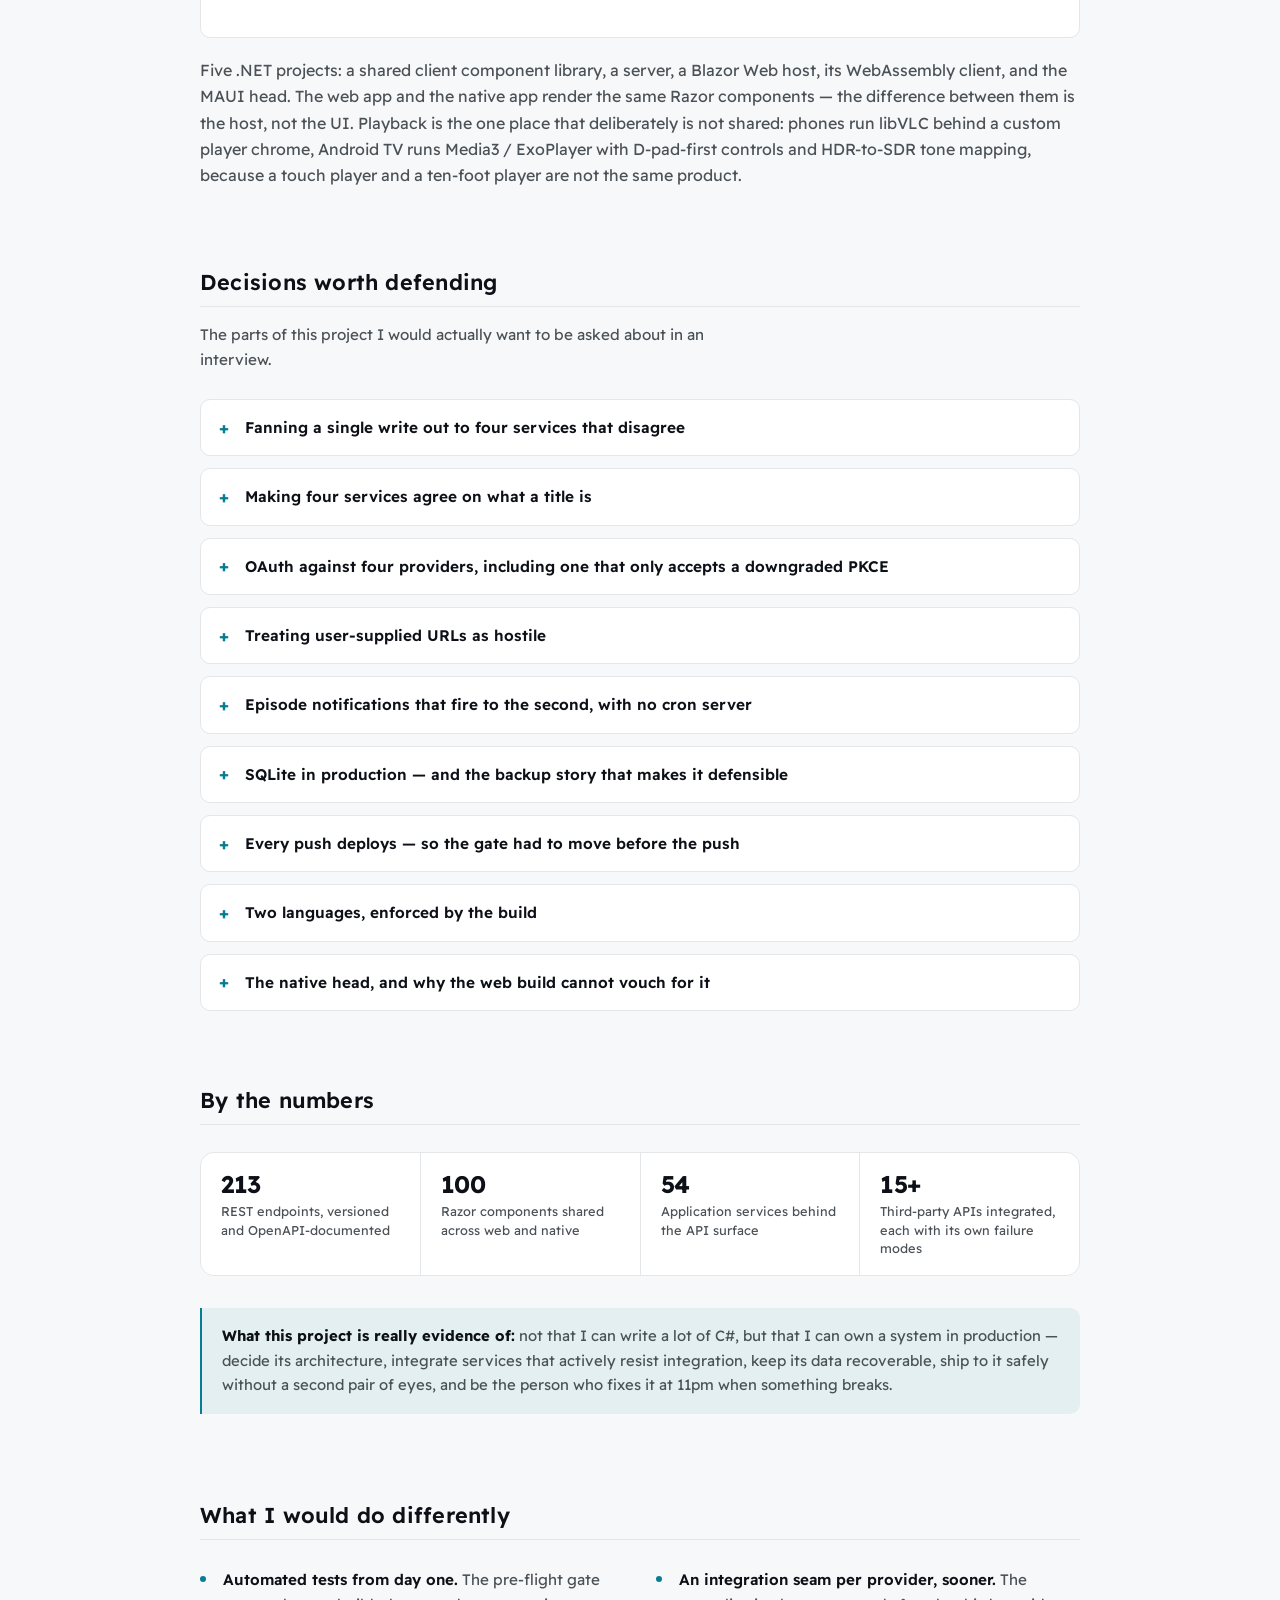
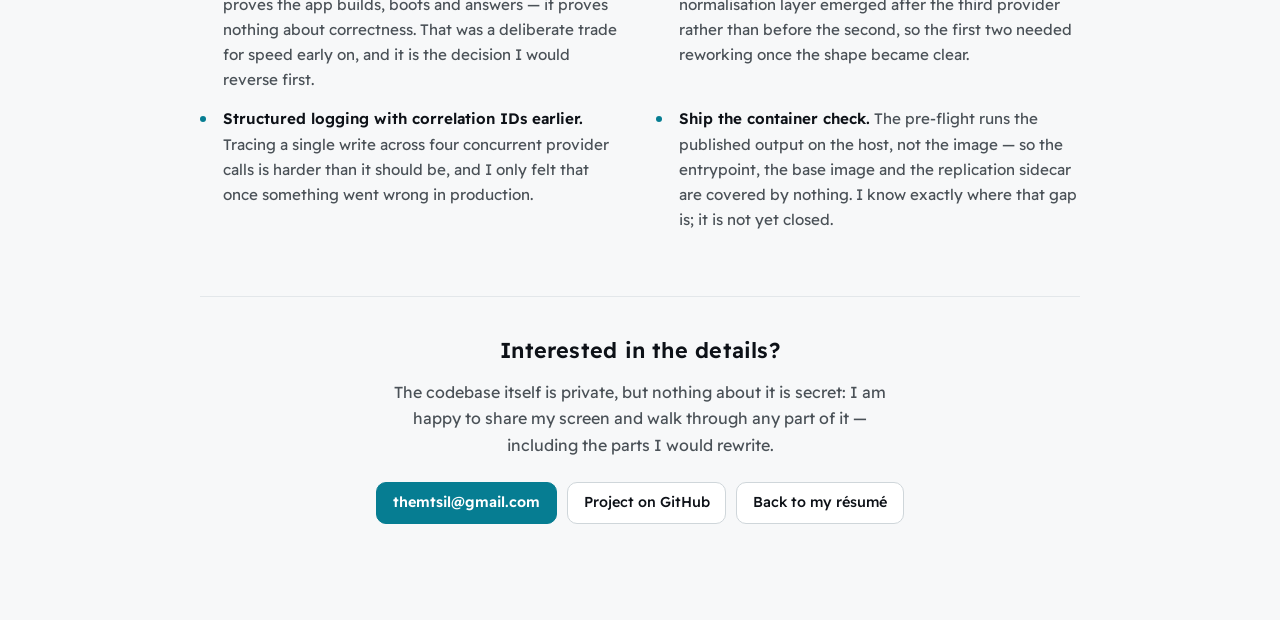
==== commit 0c2f4368: "Point at the public Watchario repo; print the CV on A4 without split blocks Two corrections and a fi" ====
--- a/watchario.html
+++ b/watchario.html
@@ -58,14 +58,14 @@
                 <h1>Watchario</h1>
                 <p class="case-hero__lead">
                     A media-tracking product that keeps four independent third-party services in lockstep.
-                    One .NET 10 codebase serves a Blazor web app, a Stremio addon, a cross-browser extension
-                    and an Android build — with a public, documented REST API underneath all of them.
-                    I designed it, wrote it, deploy it and answer for it when it breaks.
+                    One .NET 10 codebase serves a Blazor web app, a native Android and Android TV app, a
+                    Stremio addon and a cross-browser extension — with a public, documented REST API
+                    underneath all of them. I designed it, wrote it, deploy it and answer for it when it breaks.
                 </p>
 
                 <ul class="cta-row">
                     <li><a class="btn btn--primary" href="https://watchario.app" target="_blank" rel="noopener">Open the live app</a></li>
-                    <li><a class="btn" href="https://github.com/ttsiligkoudis/Watchario" target="_blank" rel="noopener">Source on GitHub</a></li>
+                    <li><a class="btn" href="https://github.com/ttsiligkoudis/watchario-app" target="_blank" rel="noopener">Project on GitHub</a></li>
                     <li><a class="btn" href="https://watchario.app/api/docs" target="_blank" rel="noopener">API documentation</a></li>
                 </ul>
             </header>
@@ -77,7 +77,11 @@
                 </div>
                 <div>
                     <dt>Status</dt>
-                    <dd>Live in production with paying users; Android build in review for Google Play</dd>
+                    <dd>Live in production with paying users; Android app shipping as a direct APK, Google Play release in preparation</dd>
+                </div>
+                <div>
+                    <dt>Codebase</dt>
+                    <dd>Private — happy to walk through any of it on a call</dd>
                 </div>
                 <div>
                     <dt>Core stack</dt>
@@ -132,7 +136,10 @@
                 <p>
                     Five .NET projects: a shared client component library, a server, a Blazor Web host, its
                     WebAssembly client, and the MAUI head. The web app and the native app render the same
-                    Razor components — the difference between them is the host, not the UI.
+                    Razor components — the difference between them is the host, not the UI. Playback is the
+                    one place that deliberately is not shared: phones run libVLC behind a custom player
+                    chrome, Android TV runs Media3 / ExoPlayer with D-pad-first controls and HDR-to-SDR
+                    tone mapping, because a touch player and a ten-foot player are not the same product.
                 </p>
             </section>
 
@@ -168,6 +175,33 @@
                 </details>
 
                 <details class="deep-dive">
+                    <summary>Making four services agree on what a title is</summary>
+                    <div class="deep-dive__body">
+                        <p>
+                            Everything above depends on a question none of the providers can answer: is the
+                            thing the user just watched on service A the same thing as this entry on service B?
+                            Each maintains its own identifier namespace, and the film and television databases
+                            the metadata comes from maintain three more.
+                        </p>
+                        <p>
+                            So a title has to resolve across seven namespaces — AniList, Kitsu, MyAnimeList,
+                            IMDb, TMDb, TheTVDB and AniDB — and the mapping is not static: new titles appear
+                            weekly and existing entries get corrected. An automated pipeline refreshes it daily
+                            from the open mapping datasets, enriches the gaps, and publishes the result through
+                            the public API so other projects can use it too.
+                        </p>
+                        <p>
+                            The hard cases are structural rather than missing rows. A franchise that one service
+                            models as seasons 1..N is often a single flat season elsewhere, so a split-cour show
+                            has to be sliced back into per-cour numbering using the preceding cours' episode
+                            counts — otherwise opening the second cour of a series shows all forty episodes
+                            instead of its own twelve. Reconstructing that requires walking the relation graph,
+                            not a lookup table.
+                        </p>
+                    </div>
+                </details>
+
+                <details class="deep-dive">
                     <summary>OAuth against four providers, including one that only accepts a downgraded PKCE</summary>
                     <div class="deep-dive__body">
                         <p>
@@ -218,6 +252,12 @@
                             <code>Information</code>. The keys were going into production logs without a single
                             log statement of mine being involved. The fix pins that client's log category to
                             <code>Warning</code>, and an automated check now fails the build if anyone lowers it.
+                        </p>
+                        <p>
+                            The same instinct governs crash reporting: diagnostics are opt-out, and the payload
+                            is redacted <em>on the device</em> before it is uploaded, so keys and tokens never
+                            leave the user's phone in the first place. Redacting at the receiving end would have
+                            been less code and the wrong boundary.
                         </p>
                     </div>
                 </details>
@@ -390,12 +430,12 @@
             <footer class="section--page footer">
                 <h2>Interested in the details?</h2>
                 <p>
-                    The whole thing is open source, and I am happy to walk through any part of it —
-                    including the parts I would rewrite.
+                    The codebase itself is private, but nothing about it is secret: I am happy to share my
+                    screen and walk through any part of it — including the parts I would rewrite.
                 </p>
                 <ul class="cta-row">
                     <li><a class="btn btn--primary" href="mailto:themtsil@gmail.com?subject=Watchario">themtsil@gmail.com</a></li>
-                    <li><a class="btn" href="https://github.com/ttsiligkoudis/Watchario" target="_blank" rel="noopener">Source</a></li>
+                    <li><a class="btn" href="https://github.com/ttsiligkoudis/watchario-app" target="_blank" rel="noopener">Project on GitHub</a></li>
                     <li><a class="btn" href="./index.html">Back to my résumé</a></li>
                 </ul>
             </footer>
--- a/styles/main.css
+++ b/styles/main.css
@@ -877,9 +877,49 @@
         --shadow:none;
     }
 
-    @page{ margin:14mm 13mm; }
+    @page{
+        size:A4;
+        margin:13mm 12mm 12mm;
+    }
 
     body{ font-size:9.6pt; line-height:1.42; background:#fff; }
+
+    /* ---- Pagination.
+       Nothing that reads as one unit may be split across a page boundary: a
+       bullet, a role, a project card, a stack row. Blocks that are allowed to
+       flow (the grids, the sections) keep their children intact instead. ---- */
+
+    p,li{ orphans:3; widows:3; }
+
+    h2,h3,
+    .section__lead,
+    .card__header,
+    .featured__head,
+    .case-hero h1{ break-after:avoid; }
+
+    .stat-band,
+    .meta-grid,
+    .diagram,
+    .callout,
+    .deep-dive,
+    .stack-group,
+    .two-col > div,
+    .plain-list li,
+    #qualifications--list li,
+    .featured__points li,
+    .card--work-history li,
+    .availability li,
+    .tags li{ break-inside:avoid; }
+
+    /* Containers stay breakable — only their children are atomic. */
+    .projects-grid,
+    #qualifications--list,
+    .featured__points,
+    .two-col,
+    section{ break-inside:auto; }
+
+    /* A collapsed <details> prints as a bare heading; open them all on paper. */
+    .deep-dive__body{ display:block !important; }
 
     .theme-toggle,
     .skip-link,
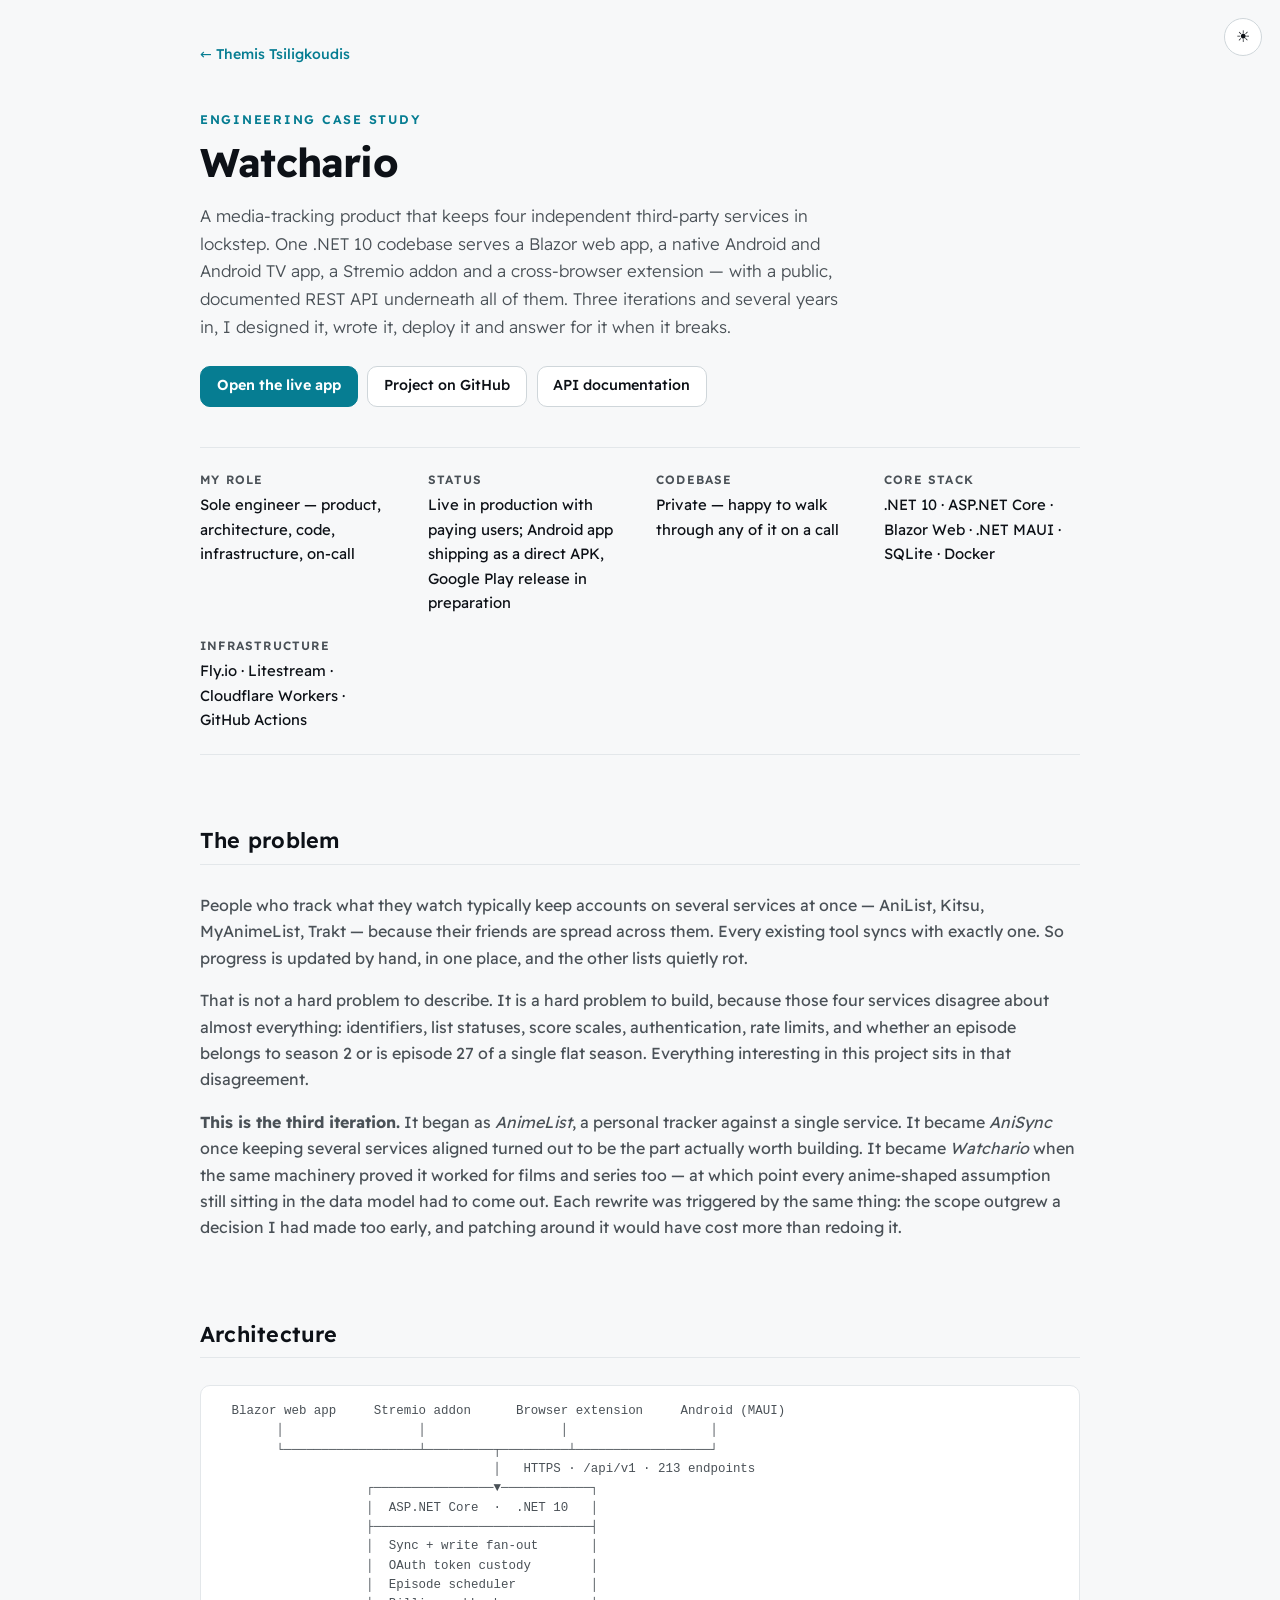
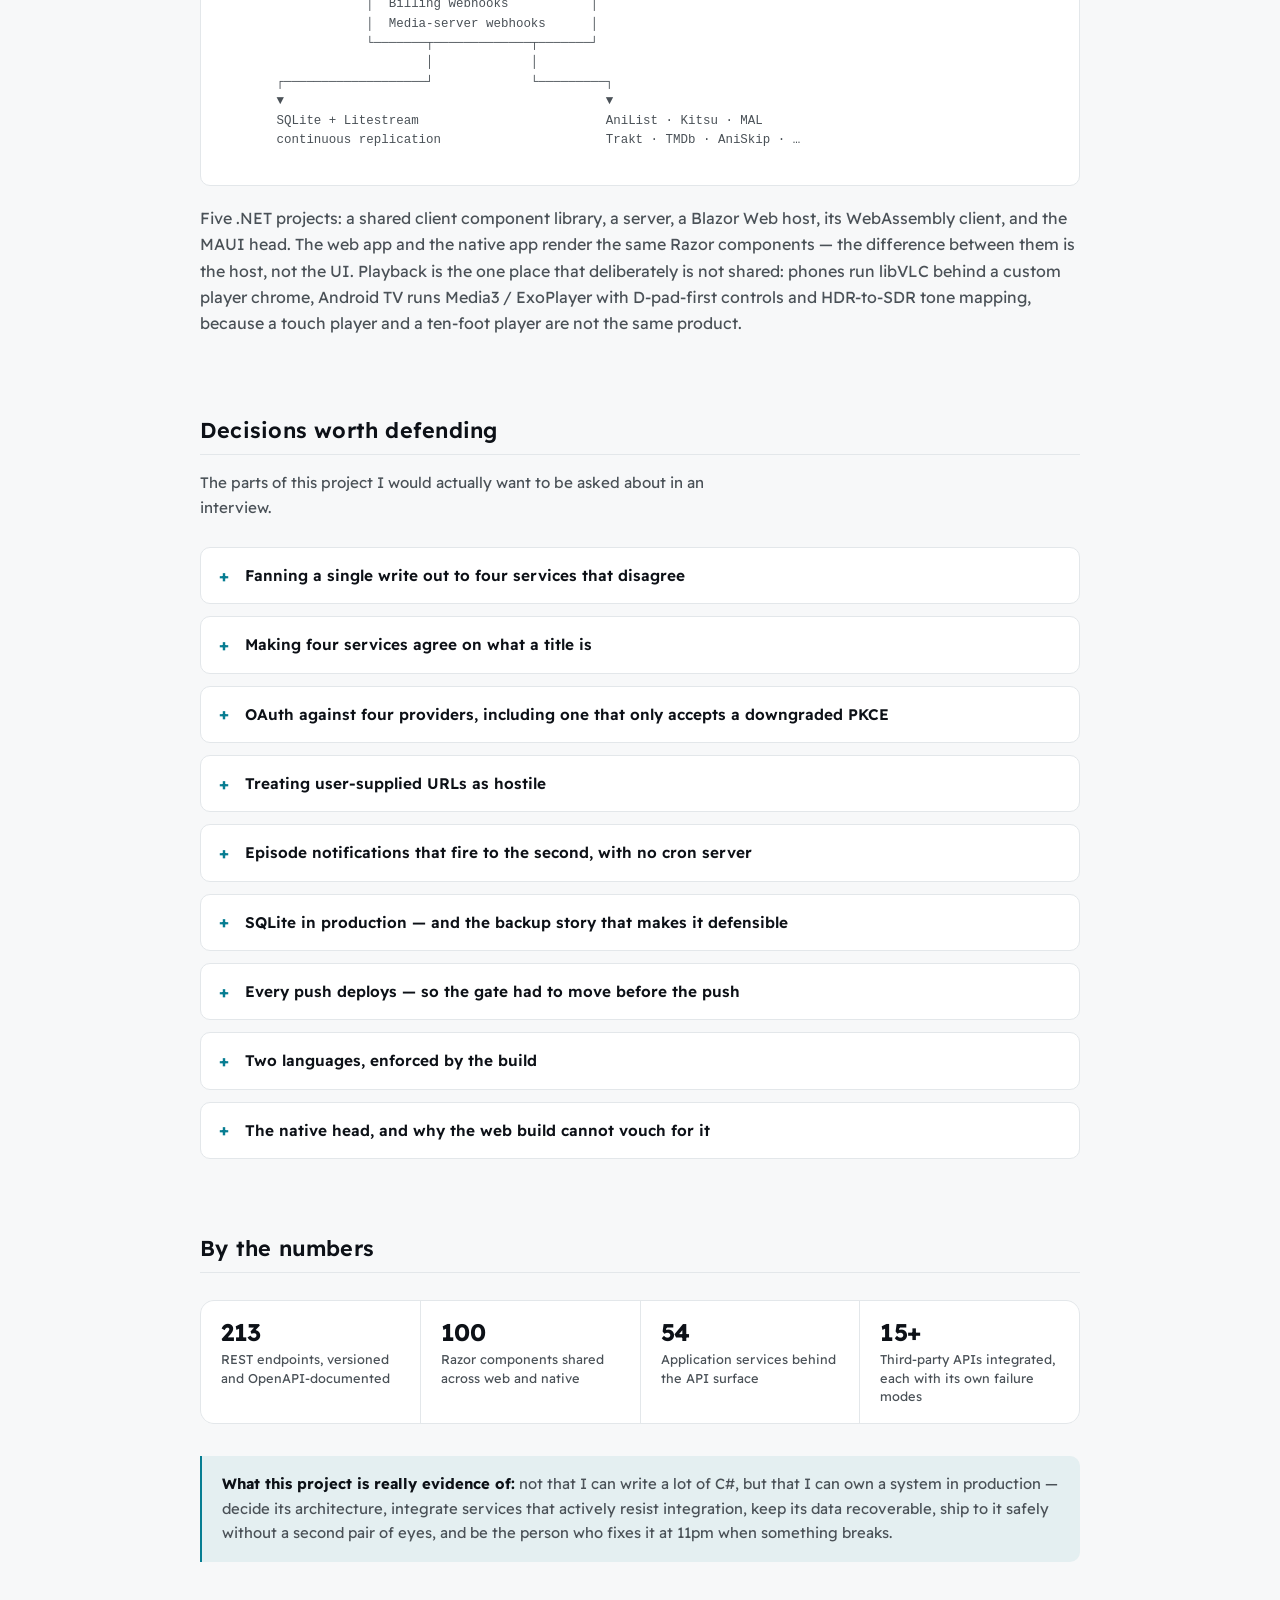
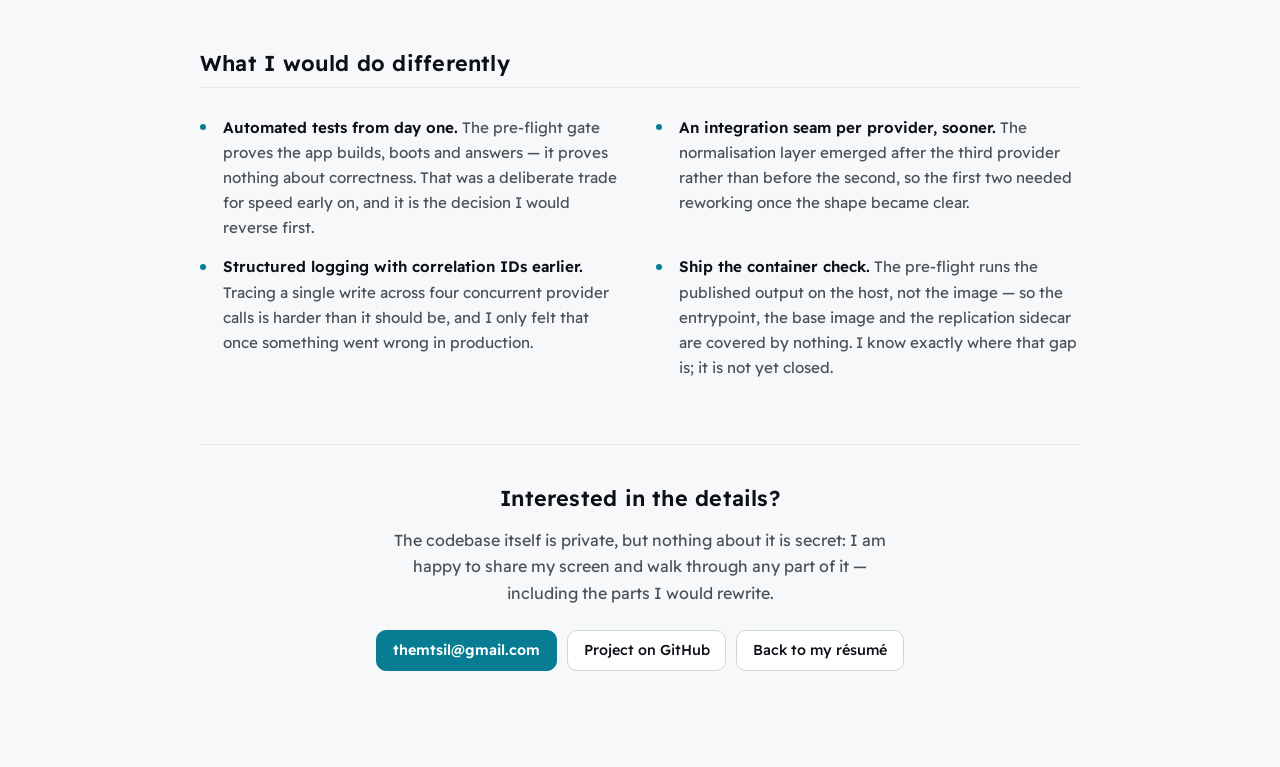
==== commit ab4d8007: "Add Sedulum and Nomad Riders Go; show Watchario as a third iteration Two shipped products were missi" ====
--- a/watchario.html
+++ b/watchario.html
@@ -60,7 +60,8 @@
                     A media-tracking product that keeps four independent third-party services in lockstep.
                     One .NET 10 codebase serves a Blazor web app, a native Android and Android TV app, a
                     Stremio addon and a cross-browser extension — with a public, documented REST API
-                    underneath all of them. I designed it, wrote it, deploy it and answer for it when it breaks.
+                    underneath all of them. Three iterations and several years in, I designed it, wrote it,
+                    deploy it and answer for it when it breaks.
                 </p>
 
                 <ul class="cta-row">
@@ -106,6 +107,15 @@
                     services disagree about almost everything: identifiers, list statuses, score scales,
                     authentication, rate limits, and whether an episode belongs to season 2 or is episode 27
                     of a single flat season. Everything interesting in this project sits in that disagreement.
+                </p>
+                <p>
+                    <strong>This is the third iteration.</strong> It began as <em>AnimeList</em>, a personal
+                    tracker against a single service. It became <em>AniSync</em> once keeping several services
+                    aligned turned out to be the part actually worth building. It became
+                    <em>Watchario</em> when the same machinery proved it worked for films and series too — at
+                    which point every anime-shaped assumption still sitting in the data model had to come out.
+                    Each rewrite was triggered by the same thing: the scope outgrew a decision I had made too
+                    early, and patching around it would have cost more than redoing it.
                 </p>
             </section>
 
--- a/styles/main.css
+++ b/styles/main.css
@@ -575,35 +575,54 @@
     border:1px solid var(--border);
     border-radius:var(--radius);
     background:var(--surface);
-    transition:border-color .18s ease, transform .18s ease, background-color .18s ease;
-}
-
-.card--project:hover{
-    border-color:var(--accent-line);
-    background:var(--accent-soft);
-    transform:translateY(-2px);
-    opacity:1;
-}
+    transition:border-color .18s ease;
+}
+
+.card--project:hover{ border-color:var(--accent-line); }
 
 .card--project__title{
     color:var(--text);
     font-weight:600;
     font-size:.97rem;
+    margin:0;
+    line-height:1.4;
 }
 
 .card--project__desc{
     color:var(--text-dim);
     font-size:.87rem;
     line-height:1.55;
-}
-
-.card--project__meta{
-    margin-top:.35em;
-    font-size:.75rem;
-    letter-spacing:.05em;
-    text-transform:uppercase;
-    color:var(--accent);
-    font-weight:600;
+    margin:0;
+}
+
+/* Pushed to the bottom so the link rows align across a grid of uneven cards. */
+.card--project__links{
+    display:flex;
+    flex-wrap:wrap;
+    gap:.35em .9em;
+    margin:auto 0 0;
+    padding-top:.7em;
+    font-size:.83rem;
+}
+
+.card--project__links a{ font-weight:600; }
+
+/* Set by scripts/projects.js when a status endpoint reports the demo down.
+   Without that endpoint nothing here applies and the link stays normal. */
+.card--project__links a.is-down{
+    color:var(--text-dim);
+    text-decoration:line-through;
+    text-decoration-thickness:1px;
+    pointer-events:none;
+    cursor:default;
+}
+
+.card--project__links a.is-down::after{
+    content:" offline";
+    font-weight:400;
+    font-size:.9em;
+    text-decoration:none;
+    display:inline-block;
 }
 
 /* ---------------------------------------------------------- extras ------ */
@@ -1000,7 +1019,8 @@
     .card--project{ break-inside:avoid; padding:.5em .7em; gap:.2em; }
     .card--project__title{ font-size:9pt; }
     .card--project__desc{ font-size:8.1pt; line-height:1.4; }
-    .card--project__meta{ font-size:7pt; margin-top:.2em; }
+    .card--project__links{ font-size:7.6pt; padding-top:.3em; gap:.1em .7em; }
+    .card--project__links a.is-down{ text-decoration:none; }
 
     .card--work-history > p,
     .card--education > p{ font-size:8.8pt; margin-bottom:.45em; }
